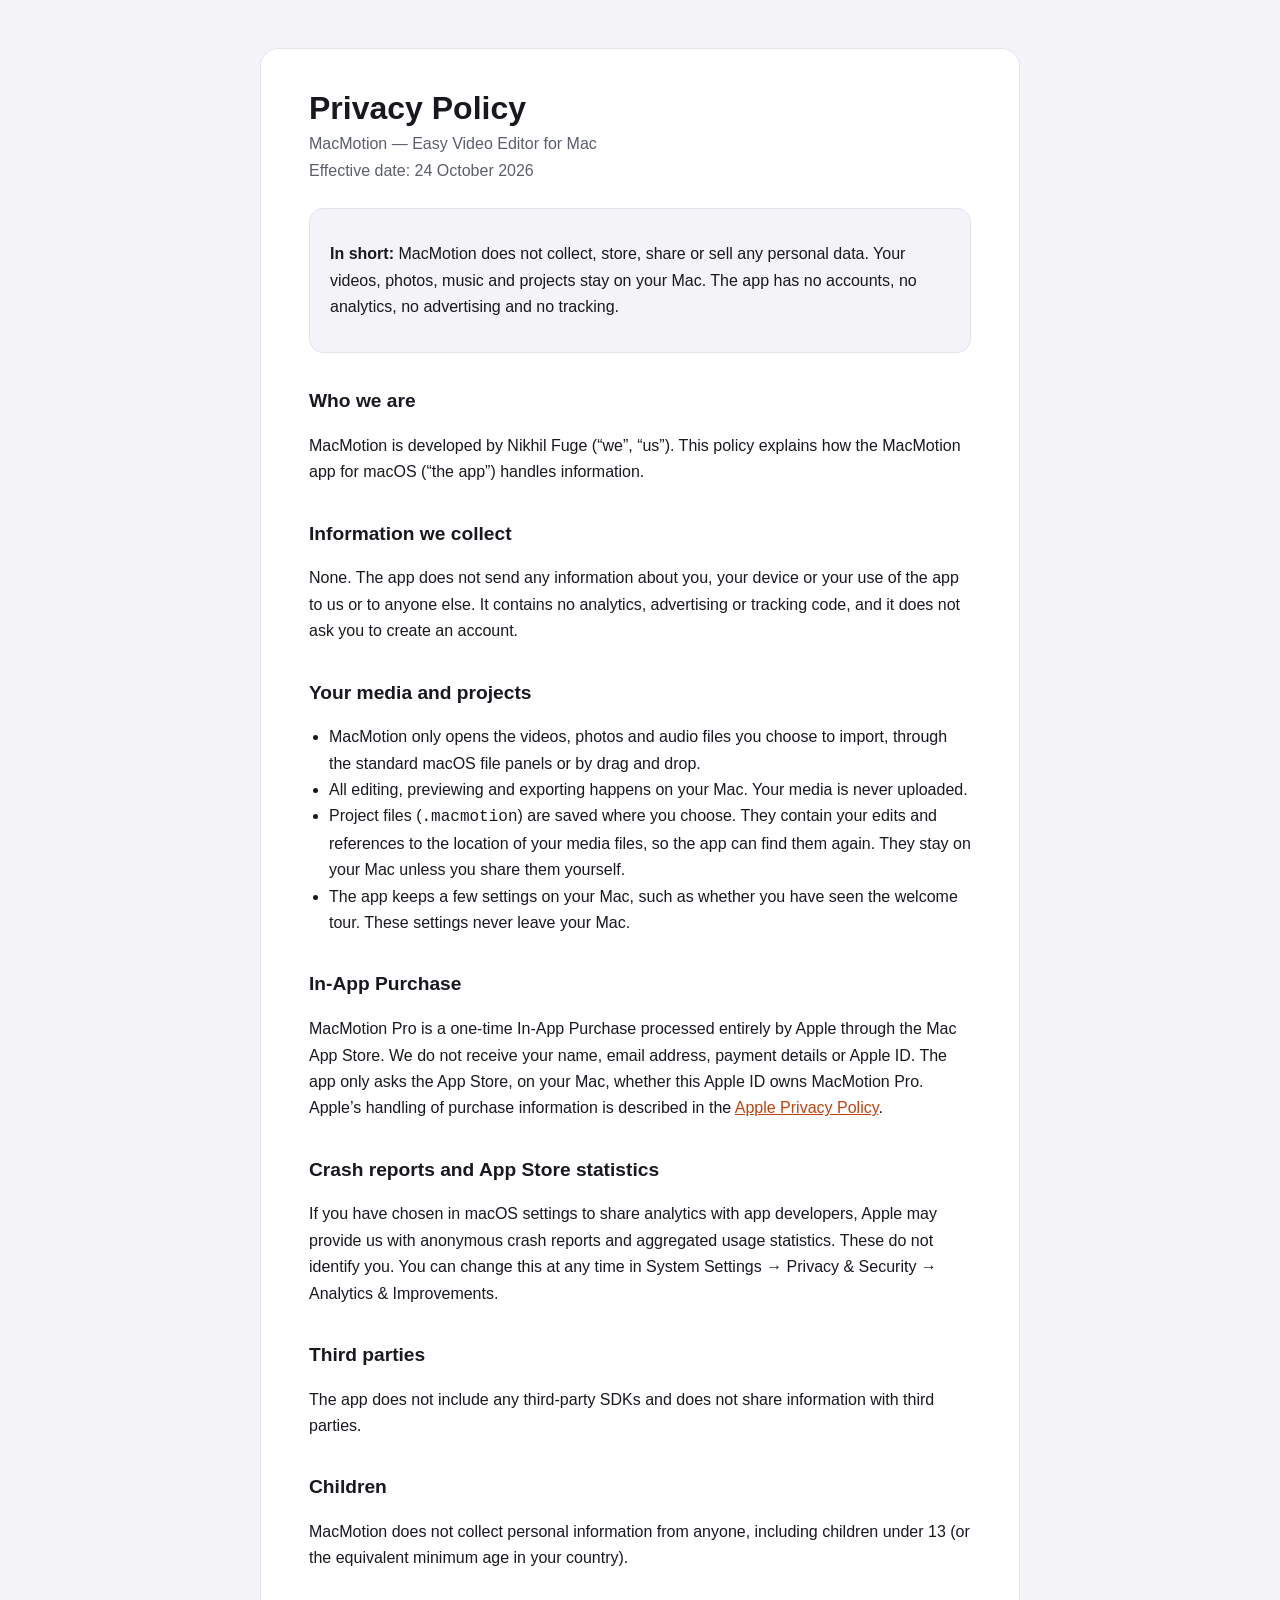
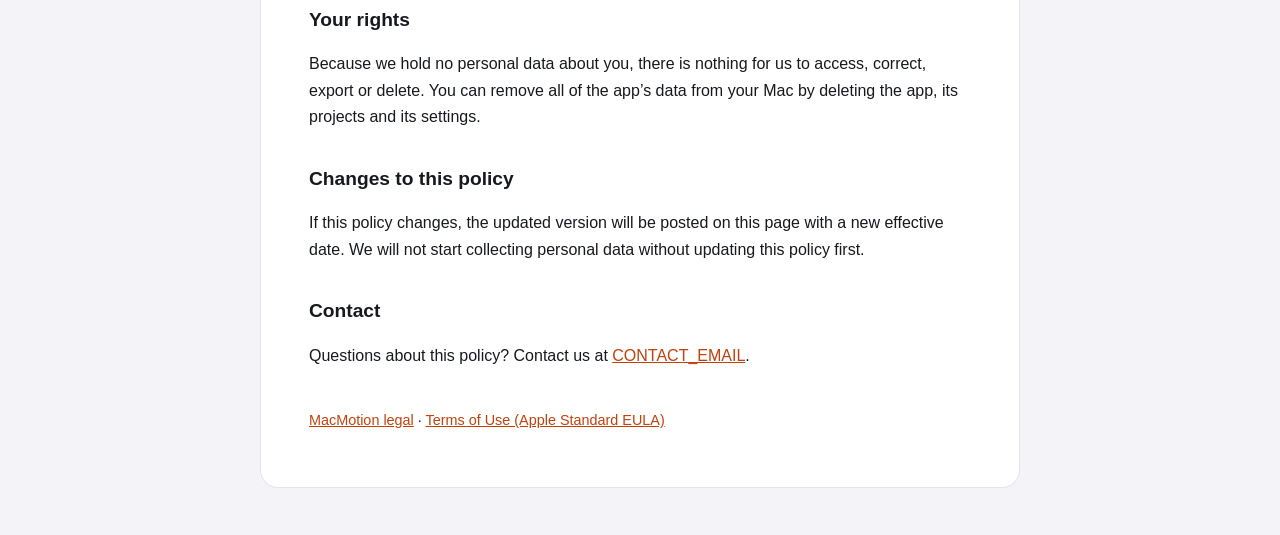
==== privacy.html @ 53b9994f "Add the MacMotion Privacy Policy and legal index page Static pages for GitHub Pages: privacy.html (n" ====
<!doctype html>
<html lang="en">
<head>
<meta charset="utf-8">
<meta name="viewport" content="width=device-width, initial-scale=1">
<title>MacMotion Privacy Policy</title>
<meta name="description" content="Privacy Policy for MacMotion — Easy Video Editor for Mac. MacMotion collects no personal data.">
<link rel="stylesheet" href="style.css">
</head>
<body>
<main>
<h1>Privacy Policy</h1>
<p class="meta">MacMotion — Easy Video Editor for Mac<br>Effective date: 24 October 2026</p>

<div class="summary">
<p><strong>In short:</strong> MacMotion does not collect, store, share or sell any personal data. Your videos, photos, music and projects stay on your Mac. The app has no accounts, no analytics, no advertising and no tracking.</p>
</div>

<h2>Who we are</h2>
<p>MacMotion is developed by Nikhil Fuge (“we”, “us”). This policy explains how the MacMotion app for macOS (“the app”) handles information.</p>

<h2>Information we collect</h2>
<p>None. The app does not send any information about you, your device or your use of the app to us or to anyone else. It contains no analytics, advertising or tracking code, and it does not ask you to create an account.</p>

<h2>Your media and projects</h2>
<ul>
<li>MacMotion only opens the videos, photos and audio files you choose to import, through the standard macOS file panels or by drag and drop.</li>
<li>All editing, previewing and exporting happens on your Mac. Your media is never uploaded.</li>
<li>Project files (<code>.macmotion</code>) are saved where you choose. They contain your edits and references to the location of your media files, so the app can find them again. They stay on your Mac unless you share them yourself.</li>
<li>The app keeps a few settings on your Mac, such as whether you have seen the welcome tour. These settings never leave your Mac.</li>
</ul>

<h2>In-App Purchase</h2>
<p>MacMotion Pro is a one-time In-App Purchase processed entirely by Apple through the Mac App Store. We do not receive your name, email address, payment details or Apple ID. The app only asks the App Store, on your Mac, whether this Apple ID owns MacMotion Pro. Apple’s handling of purchase information is described in the <a href="https://www.apple.com/legal/privacy/">Apple Privacy Policy</a>.</p>

<h2>Crash reports and App Store statistics</h2>
<p>If you have chosen in macOS settings to share analytics with app developers, Apple may provide us with anonymous crash reports and aggregated usage statistics. These do not identify you. You can change this at any time in System Settings → Privacy &amp; Security → Analytics &amp; Improvements.</p>

<h2>Third parties</h2>
<p>The app does not include any third-party SDKs and does not share information with third parties.</p>

<h2>Children</h2>
<p>MacMotion does not collect personal information from anyone, including children under 13 (or the equivalent minimum age in your country).</p>

<h2>Your rights</h2>
<p>Because we hold no personal data about you, there is nothing for us to access, correct, export or delete. You can remove all of the app’s data from your Mac by deleting the app, its projects and its settings.</p>

<h2>Changes to this policy</h2>
<p>If this policy changes, the updated version will be posted on this page with a new effective date. We will not start collecting personal data without updating this policy first.</p>

<h2>Contact</h2>
<p>Questions about this policy? Contact us at <a href="mailto:CONTACT_EMAIL">CONTACT_EMAIL</a>.</p>

<footer>
<p><a href="./">MacMotion legal</a> · <a href="https://www.apple.com/legal/internet-services/itunes/dev/stdeula/">Terms of Use (Apple Standard EULA)</a></p>
</footer>
</main>
</body>
</html>
---- style.css ----
:root {
  --bg: #f3f3f8;
  --card: #ffffff;
  --text: #17191f;
  --muted: #5b5f6b;
  --border: #e3e3ec;
  --accent: #c2410c;
  color-scheme: light dark;
}
@media (prefers-color-scheme: dark) {
  :root {
    --bg: #121318;
    --card: #1c1d24;
    --text: #ececf1;
    --muted: #a3a6b1;
    --border: #2c2d36;
    --accent: #ff8a66;
  }
}
* { box-sizing: border-box; }
body {
  margin: 0;
  background: var(--bg);
  color: var(--text);
  font: 16px/1.65 -apple-system, BlinkMacSystemFont, "Segoe UI", Roboto, Helvetica, Arial, sans-serif;
}
main {
  max-width: 760px;
  margin: 48px auto;
  padding: 40px 48px;
  background: var(--card);
  border: 1px solid var(--border);
  border-radius: 18px;
}
@media (max-width: 820px) {
  main { margin: 16px; padding: 24px 20px; }
}
h1 { font-size: 2rem; line-height: 1.2; margin: 0 0 4px; }
h2 { font-size: 1.2rem; margin: 32px 0 8px; }
p, li { color: var(--text); }
.meta { color: var(--muted); margin: 0 0 24px; }
a { color: var(--accent); }
ul { padding-left: 1.25rem; }
.summary {
  background: var(--bg);
  border: 1px solid var(--border);
  border-radius: 14px;
  padding: 16px 20px;
}
.links a { display: block; padding: 6px 0; font-size: 1.05rem; }
footer { color: var(--muted); font-size: 0.9rem; margin-top: 40px; }
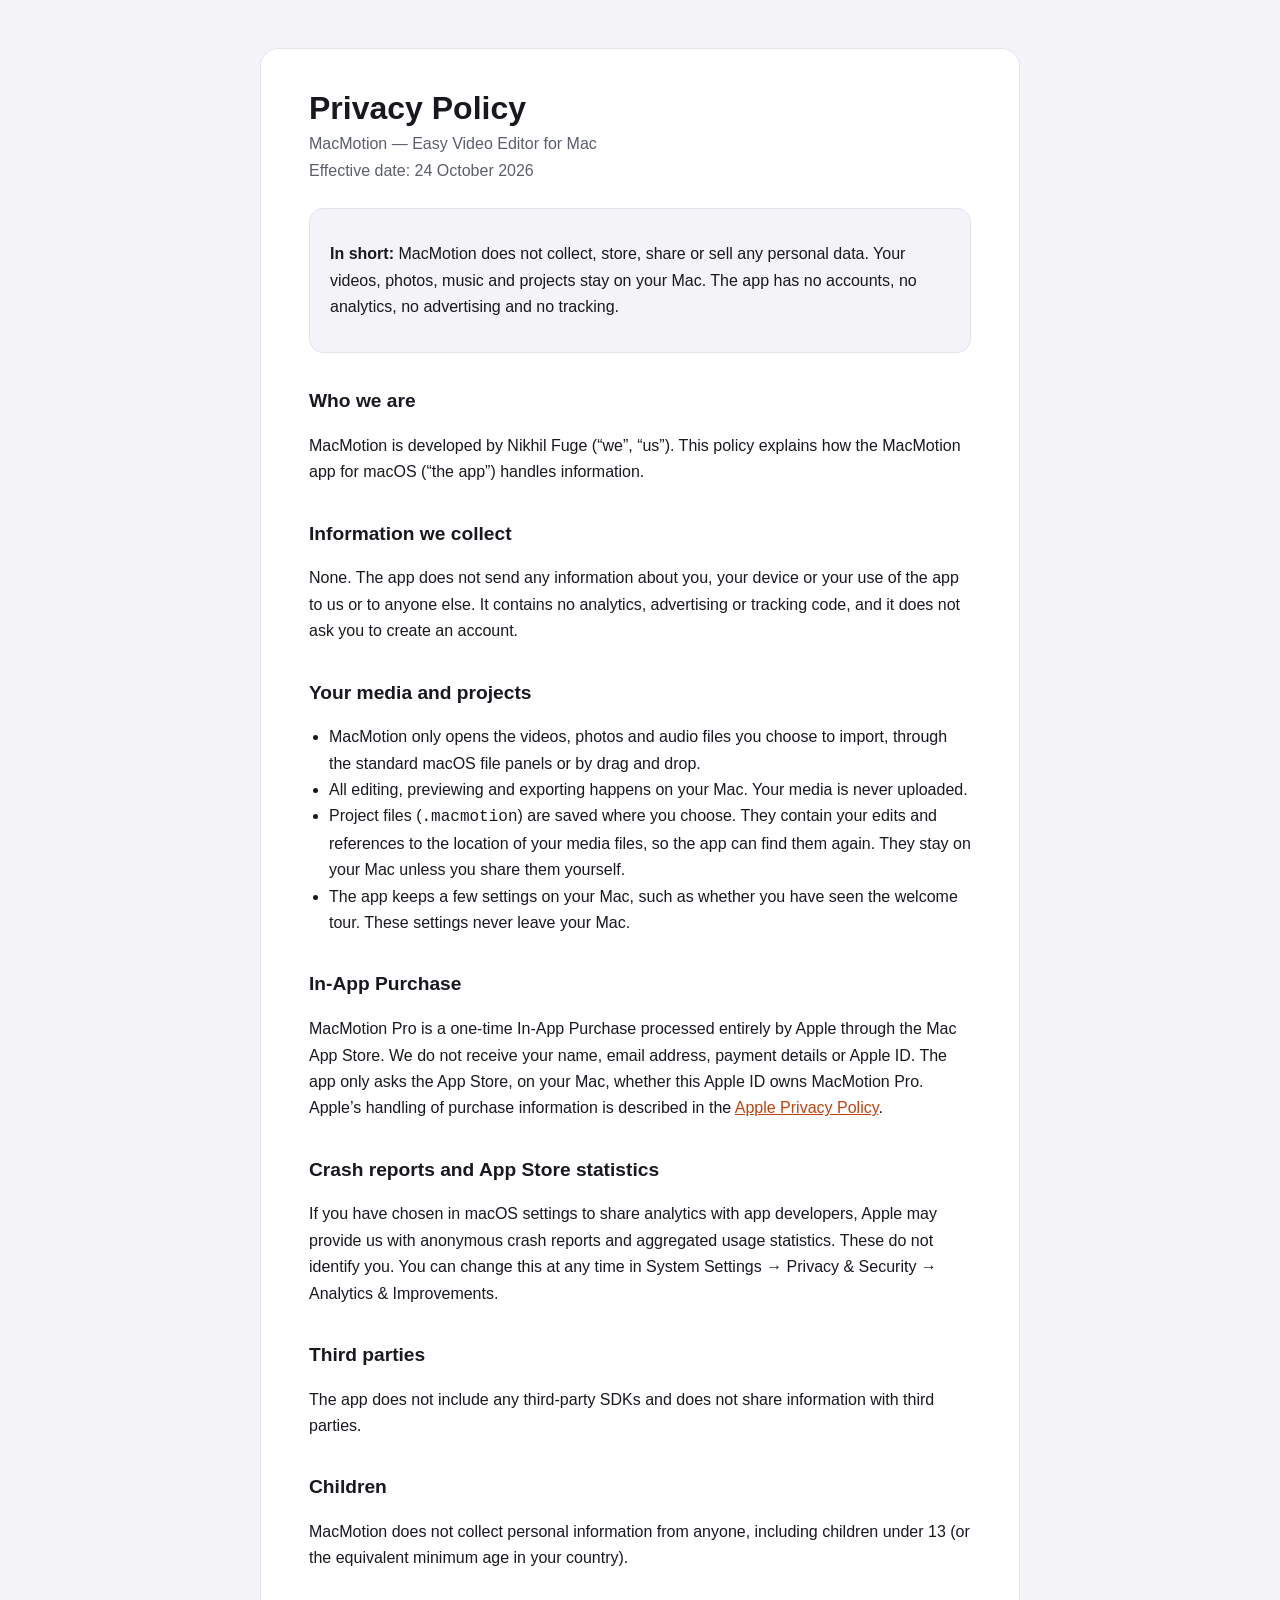
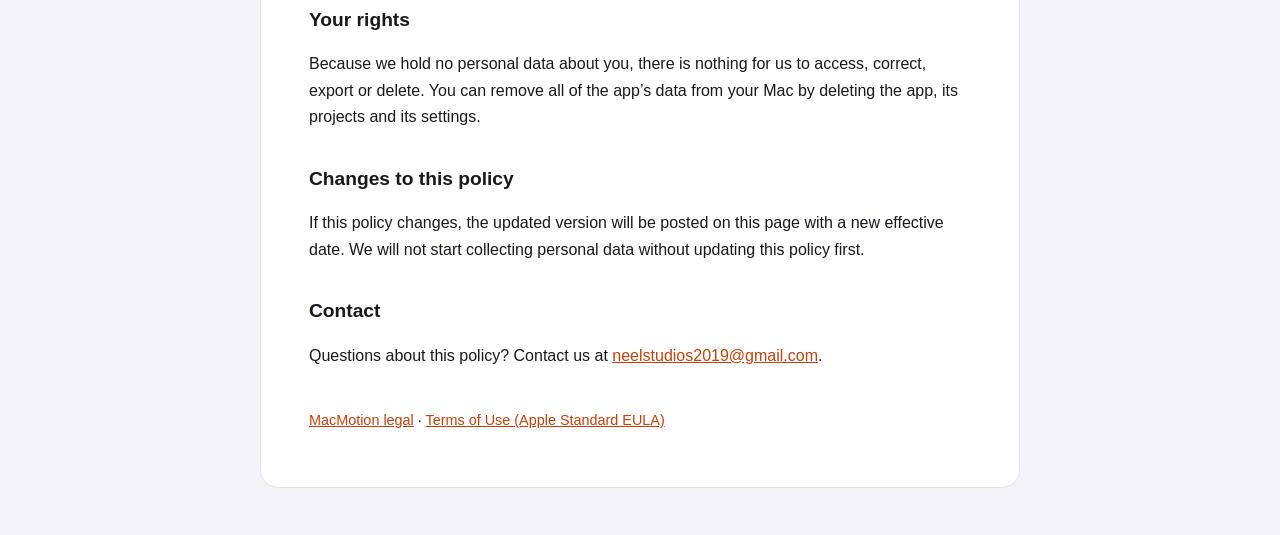
==== commit d4bafc78: "Privacy Policy: add the contact email Co-Authored-By: Claude Opus 5.5 <noreply@anthropic.com> Claude" ====
--- a/privacy.html
+++ b/privacy.html
@@ -49,7 +49,7 @@
 <p>If this policy changes, the updated version will be posted on this page with a new effective date. We will not start collecting personal data without updating this policy first.</p>
 
 <h2>Contact</h2>
-<p>Questions about this policy? Contact us at <a href="mailto:CONTACT_EMAIL">CONTACT_EMAIL</a>.</p>
+<p>Questions about this policy? Contact us at <a href="mailto:neelstudios2019@gmail.com">neelstudios2019@gmail.com</a>.</p>
 
 <footer>
 <p><a href="./">MacMotion legal</a> · <a href="https://www.apple.com/legal/internet-services/itunes/dev/stdeula/">Terms of Use (Apple Standard EULA)</a></p>
